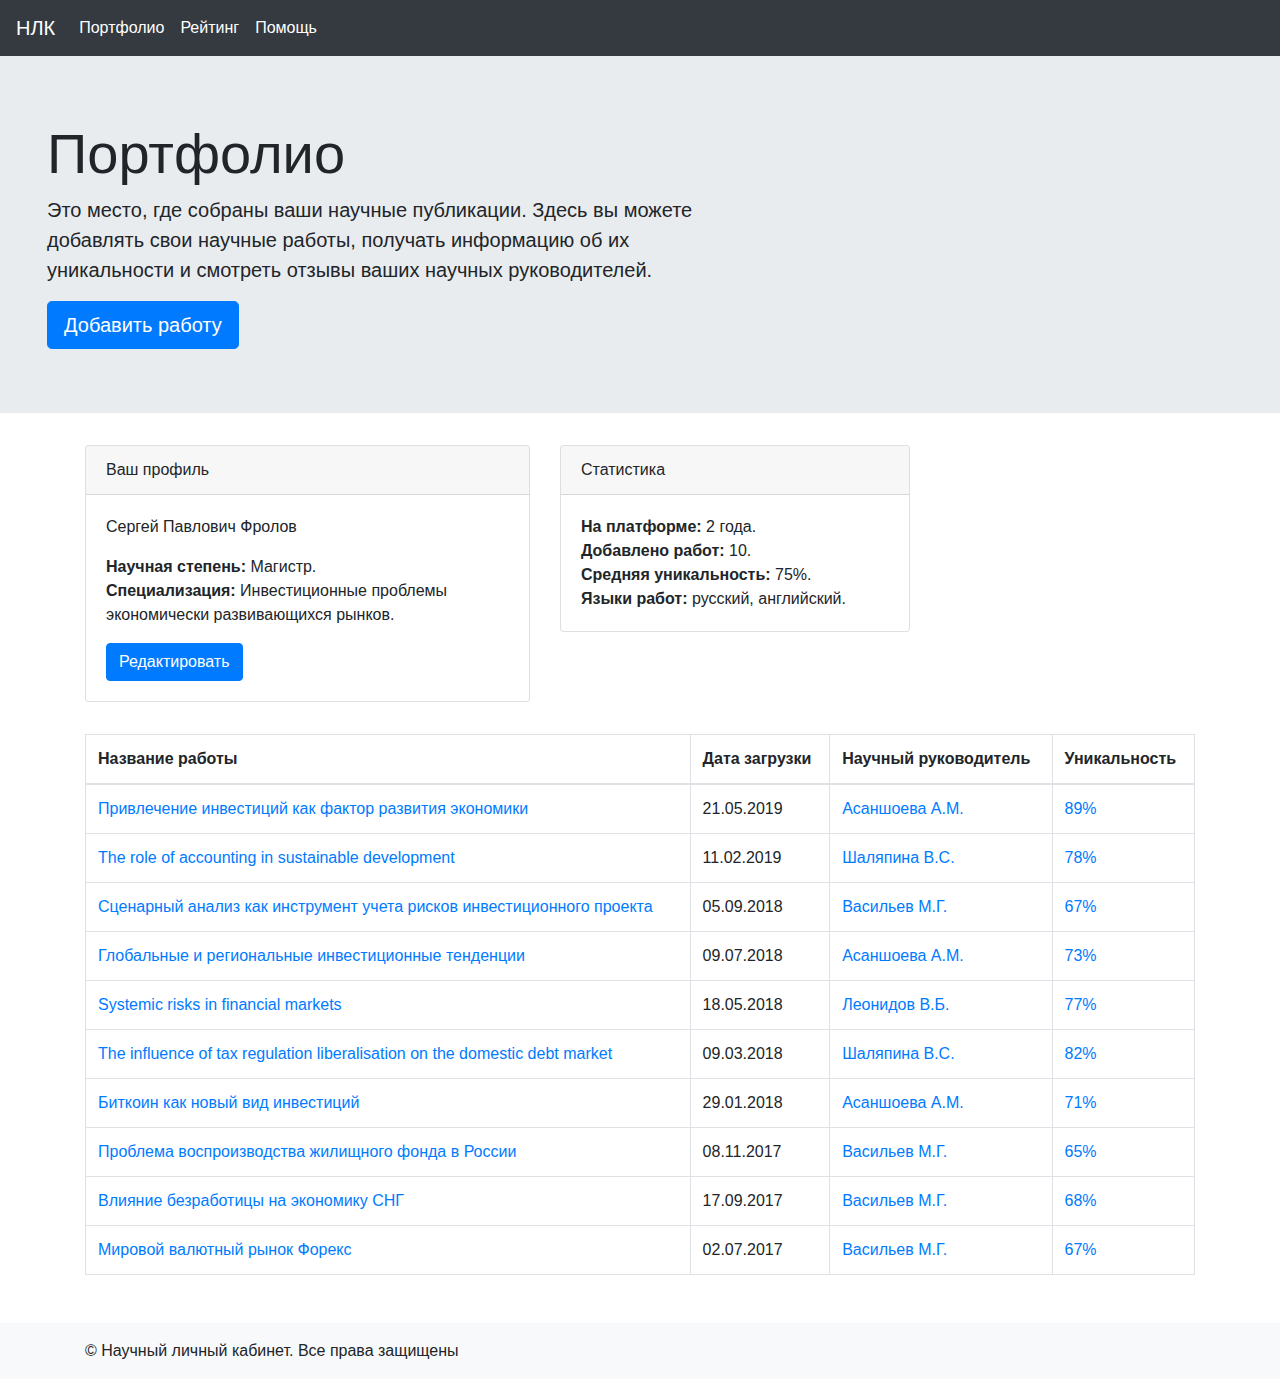
==== exempal.html @ 7943119e "+header" ====
<!DOCTYPE html>
<html lang="ru">

<head>
  <meta charset="UTF-8">
  <title>Document</title>
  <link rel="stylesheet" href="https://stackpath.bootstrapcdn.com/bootstrap/4.3.1/css/bootstrap.min.css" integrity="sha384-ggOyR0iXCbMQv3Xipma34MD+dH/1fQ784/j6cY/iJTQUOhcWr7x9JvoRxT2MZw1T" crossorigin="anonymous">
  <script src="https://code.jquery.com/jquery-3.3.1.slim.min.js" integrity="sha384-q8i/X+965DzO0rT7abK41JStQIAqVgRVzpbzo5smXKp4YfRvH+8abtTE1Pi6jizo" crossorigin="anonymous"></script>
<script src="https://cdnjs.cloudflare.com/ajax/libs/popper.js/1.14.7/umd/popper.min.js" integrity="sha384-UO2eT0CpHqdSJQ6hJty5KVphtPhzWj9WO1clHTMGa3JDZwrnQq4sF86dIHNDz0W1" crossorigin="anonymous"></script>
<script src="https://stackpath.bootstrapcdn.com/bootstrap/4.3.1/js/bootstrap.min.js" integrity="sha384-JjSmVgyd0p3pXB1rRibZUAYoIIy6OrQ6VrjIEaFf/nJGzIxFDsf4x0xIM+B07jRM" crossorigin="anonymous"></script>
  

</head>

<body>


  <header>

    <nav class="navbar navbar-expand-lg navbar-dark bg-dark">

      <a class="navbar-brand" href="#">НЛК</a>
      <button class="navbar-toggler" type="button" data-toggle="collapse" data-target="#navbarNavAltMarkup"
        aria-controls="navbarNavAltMarkup" aria-expanded="false" aria-label="Toggle navigation">
        <span class="navbar-toggler-icon"></span>
      </button>
      <div class="collapse navbar-collapse" id="navbarNavAltMarkup">
        <div class="navbar-nav">
          <a class="nav-item nav-link active header" href="#">Портфолио <span class="sr-only">(current)</span></a>
          <a class="nav-item nav-link active header" href="#">Рейтинг <span class="sr-only">(current)</span></a>
          <a class="nav-item nav-link active header" href="#">Помощь<span class="sr-only">(current)</span></a>
        </div>
      </div>

    </nav>
  </header>

  <main>
    <div class="jumbotron rounded-0">
      <div class="container-fluid">
        <div class="row">
          <div class="col-lg-7 col-md-11 col-xs-6">
            <h1 class="display-4">Портфолио</h1>
            <p class="lead">Это место, где собраны ваши научные публикации. Здесь вы можете добавлять свои научные
              работы,
              получать информацию об их уникальности и смотреть отзывы ваших научных руководителей.</p>
            <a class="btn btn-primary btn-lg" href="#" role="button">Добавить работу</a>
          </div>
        </div>
      </div>
    </div>




    <div class="container">
      <div class="row mb-2">
        <div class="col-lg-5 col-md-7 col-xs-6">
          <article class="card lg-5 mb-4">
            <div class="card-header">Ваш профиль</div>
            <div class="card-body">
              <p class="name">Сергей Павлович Фролов</p>
              <p class="card-text"><b>Научная степень:</b> Магистр. <br>
                <b>Специализация:</b> Инвестиционные проблемы экономически развивающихся рынков.</p>
              <a href="#" class="btn btn-primary">Редактировать</a>
            </div>
          </article>
        </div>

        <div class="col-lg-4 col-md-5 col-xs-6">
          <article class="card lg-4 mb-4">
            <div class="card-header">Статистика</div>
            <div class="card-body">
              <p class="card-text"><b>На платформе:</b> 2 года.<br>
                <b>Добавлено работ:</b> 10.<br>
                <b>Средняя уникальность:</b> 75%.<br>
                <b>Языки работ:</b> русский, английский.
            </div>
          </article>
        </div>


      </div> <!-- /.row-->



      <div class="table-responsive-sm  mb-5">
        <table class="table table-bordered">
          <thead>
            <tr>
              <th class='col-work-name' scope="col">Название работы</th>
              <th class='col-time-download' scope="col">Дата загрузки</th>
              <th scope="col">Научный руководитель</th>
              <th scope="col">Уникальность</th>
            </tr>
          </thead>
          <tbody>
            <tr>
              <td><a class="links" href="1">Привлечение инвестиций как фактор развития экономики</a></td>
              <td>21.05.2019</td>
              <td><a class="links" href="2">Асаншоева А.М.</a></td>
              <td><a class="links" href="3">89%</a></td>
            </tr>
            <tr>
              <td><a class="links" href="1">The role of accounting in sustainable development</a></td>
              <td>11.02.2019</td>
              <td><a class="links" href="2">Шаляпина В.С.</a></td>
              <td><a class="links" href="3">78%</a></td>
            </tr>
            <tr>
              <td><a class="links" href="1">Сценарный анализ как инструмент учета рисков инвестиционного
                  проекта</a></td>
              <td>05.09.2018</td>
              <td><a class="links" href="2">Васильев М.Г.</a></td>
              <td><a class="links" href="3">67%</a></td>
            </tr>
            <tr>
              <td><a class="links" href="1">Глобальные и региональные инвестиционные тенденции</a></td>
              <td>09.07.2018</td>
              <td><a class="links" href="2">Асаншоева А.М.</a></td>
              <td><a class="links" href="3">73%</a></td>
            </tr>
            <tr>
              <td><a class="links" href="1">Systemic risks in financial markets</a></td>
              <td>18.05.2018</td>
              <td><a class="links" href="2">Леонидов В.Б.</a></td>
              <td><a class="links" href="3">77%</a></td>
            </tr>
            <tr>
              <td><a class="links" href="1">The influence of tax regulation liberalisation on the domestic debt
                  market</a>
              </td>
              <td>09.03.2018</td>
              <td><a class="links" href="2">Шаляпина В.С.</a></td>
              <td><a class="links" href="3">82%</a></td>
            </tr>
            <tr>
              <td><a class="links" href="1">Биткоин как новый вид инвестиций</a></td>
              <td>29.01.2018</td>
              <td><a class="links" href="2">Асаншоева А.М.</a></td>
              <td><a class="links" href="3">71%</a></td>
            </tr>
            <tr>
              <td><a class="links" href="1">Проблема воспроизводства жилищного фонда в России</a></td>
              <td>08.11.2017</td>
              <td><a class="links" href="2">Васильев М.Г.</a></td>
              <td><a class="links" href="3">65%</a></td>
            </tr>
            <tr>
              <td><a class="links" href="1">Влияние безработицы на экономику СНГ</a></td>
              <td>17.09.2017</td>
              <td><a class="links" href="2">Васильев М.Г.</a></td>
              <td><a class="links" href="3">68%</a></td>
            </tr>
            <tr>
              <td><a class="links" href="1">Мировой валютный рынок Форекс</a></td>
              <td>02.07.2017</td>
              <td><a class="links" href="2">Васильев М.Г.</a></td>
              <td><a class="links" href="3">67%</a></td>
            </tr>

          </tbody>
        </table>
      </div>
    </div> <!-- /.container -->
  </main>

  <footer class="container-fluid pt-3 pb-3 bg-light">
    <div class="container">
      <p class='mb-0'>© Научный личный кабинет. Все права защищены</p>
    </div>

  </footer>

</body>

</html>
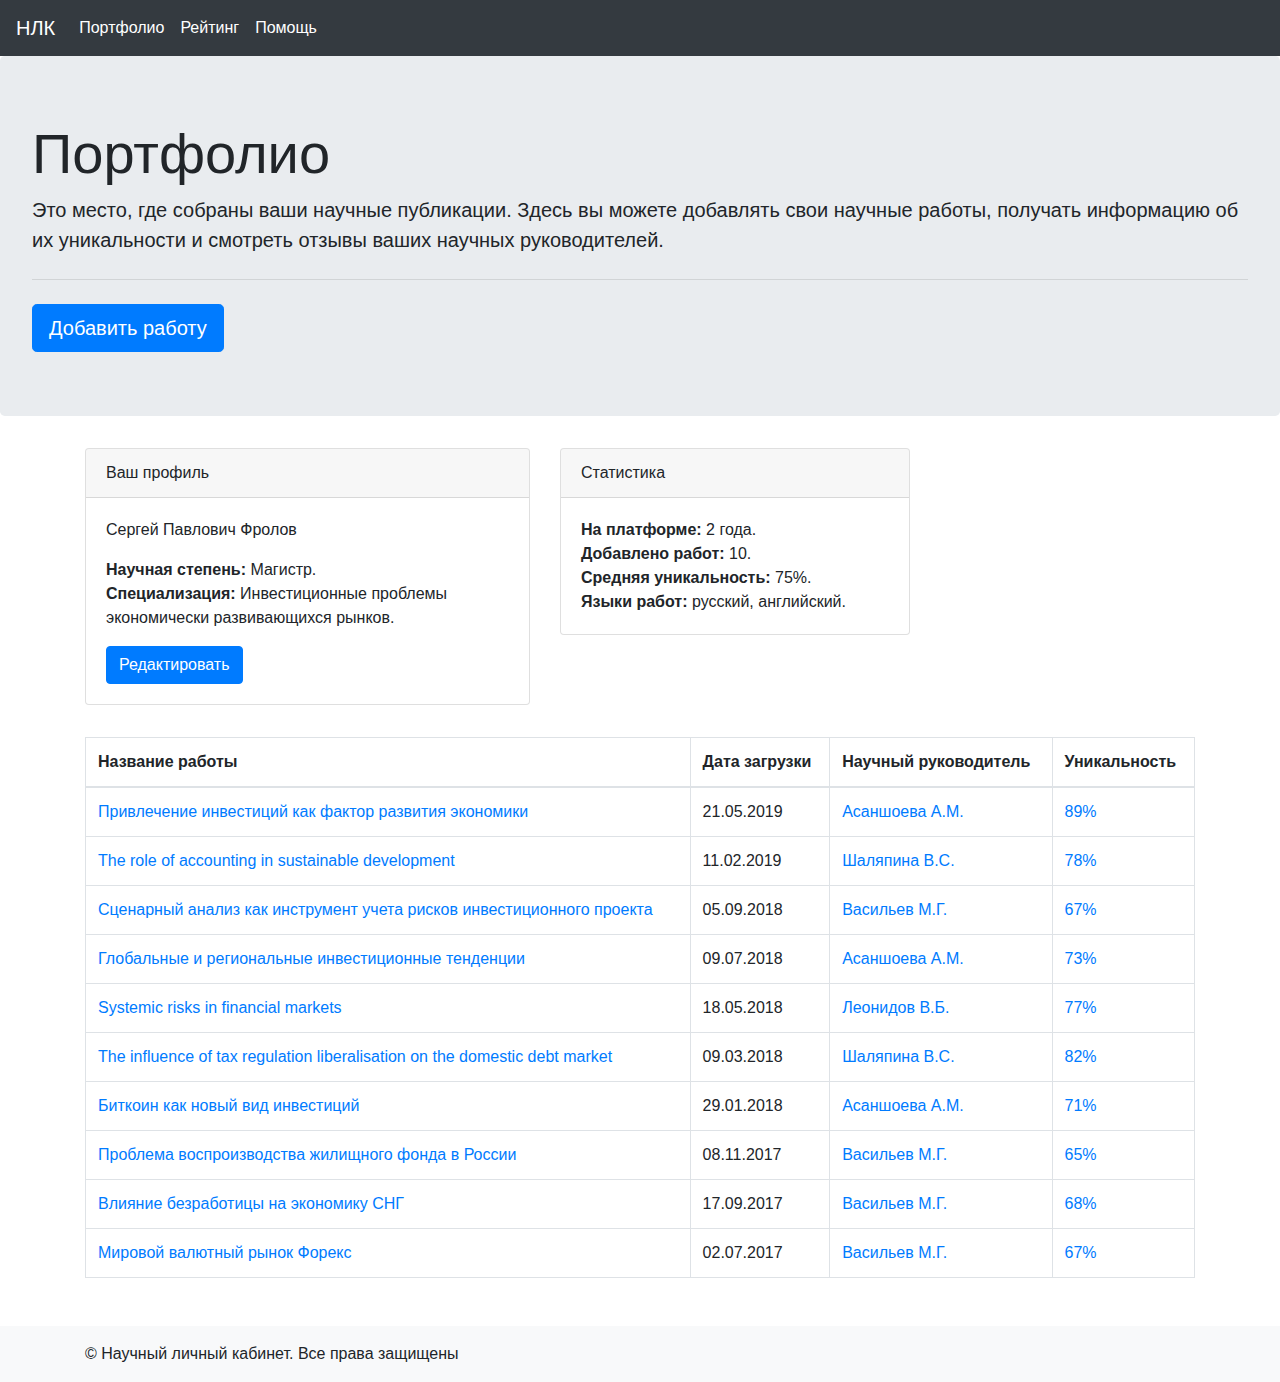
==== commit 0c1fae3d: "finish" ====
--- a/exempal.html
+++ b/exempal.html
@@ -36,22 +36,14 @@
   </header>
 
   <main>
-    <div class="jumbotron rounded-0">
-      <div class="container-fluid">
-        <div class="row">
-          <div class="col-lg-7 col-md-11 col-xs-6">
-            <h1 class="display-4">Портфолио</h1>
-            <p class="lead">Это место, где собраны ваши научные публикации. Здесь вы можете добавлять свои научные
-              работы,
-              получать информацию об их уникальности и смотреть отзывы ваших научных руководителей.</p>
-            <a class="btn btn-primary btn-lg" href="#" role="button">Добавить работу</a>
-          </div>
-        </div>
-      </div>
+    
+    <div class="jumbotron">
+      <h1 class="display-4">Портфолио</h1>
+      <p class="lead">Это место, где собраны ваши научные публикации. Здесь вы можете добавлять свои научные
+        работы, получать информацию об их уникальности и смотреть отзывы ваших научных руководителей.</p>
+      <hr class="my-4">
+      <a class="btn btn-primary btn-lg" href="#" role="button">Добавить работу</a>
     </div>
-
-
-
 
     <div class="container">
       <div class="row mb-2">
